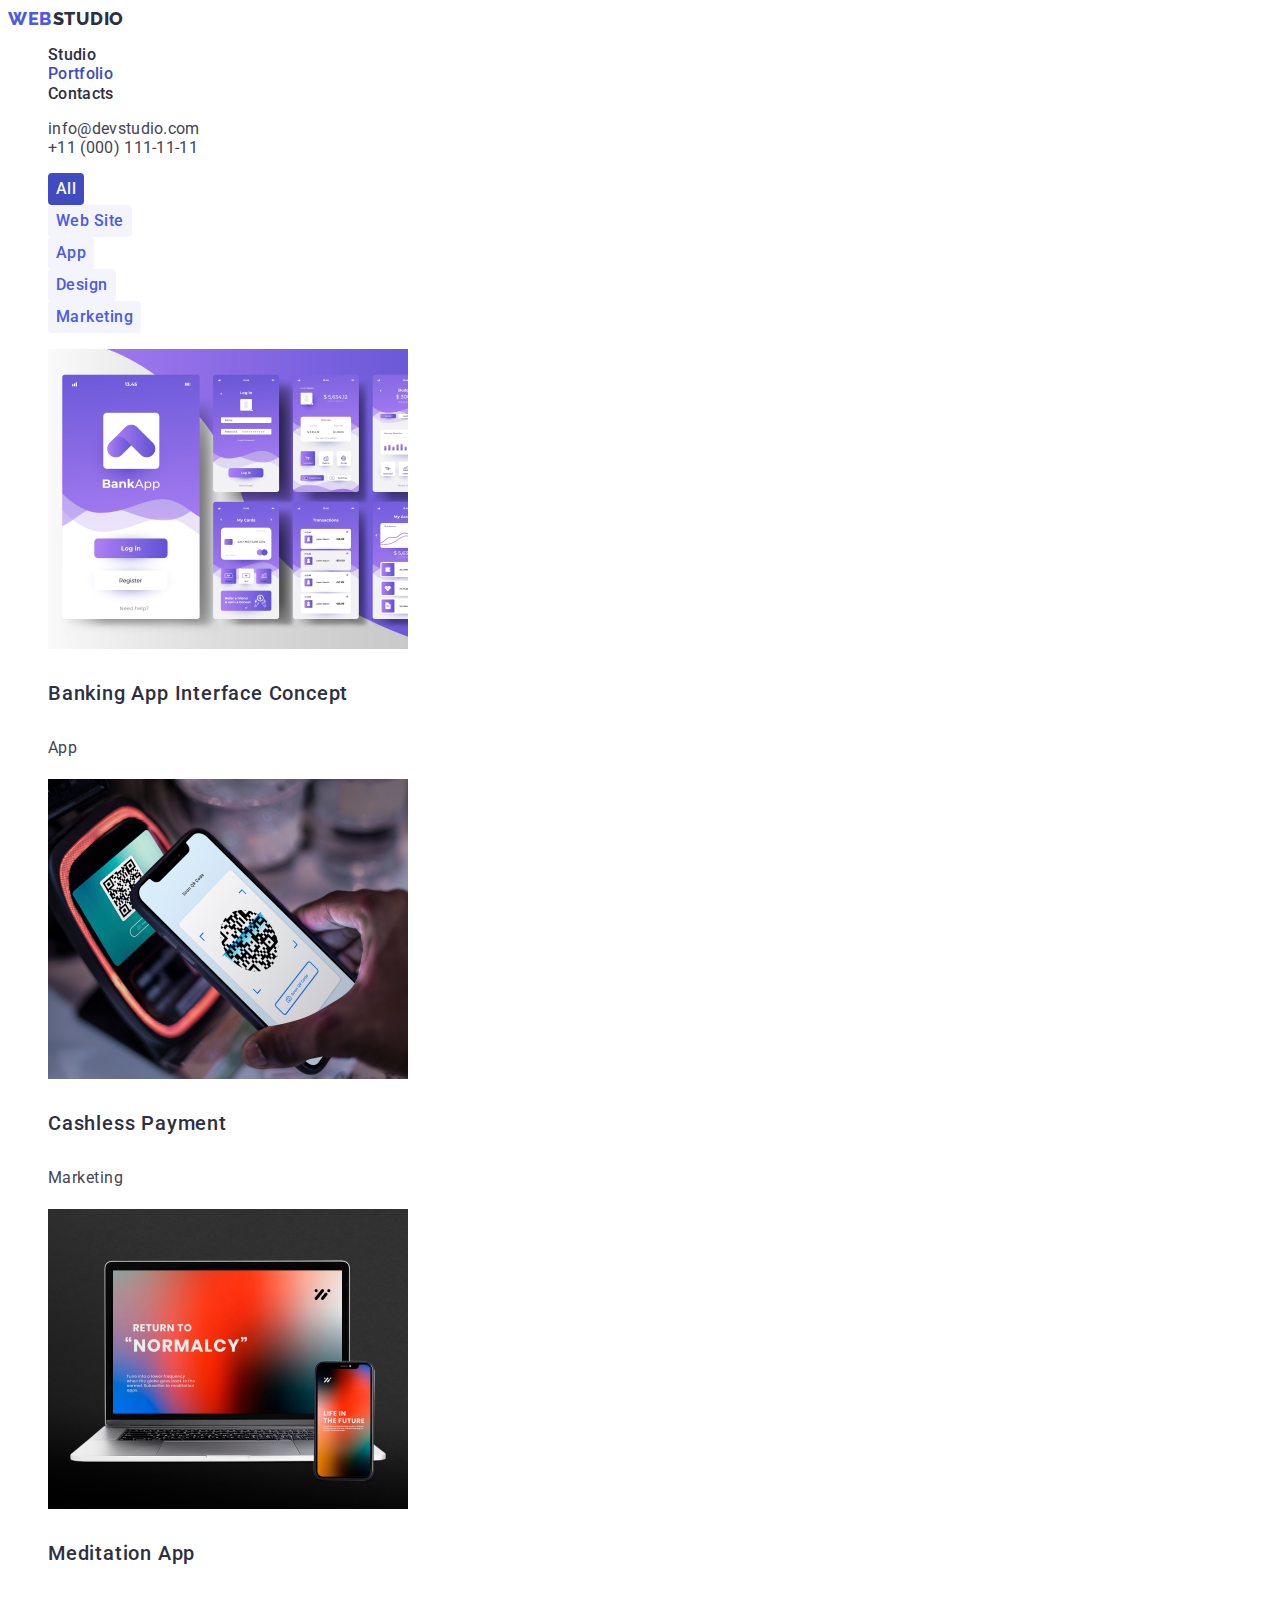
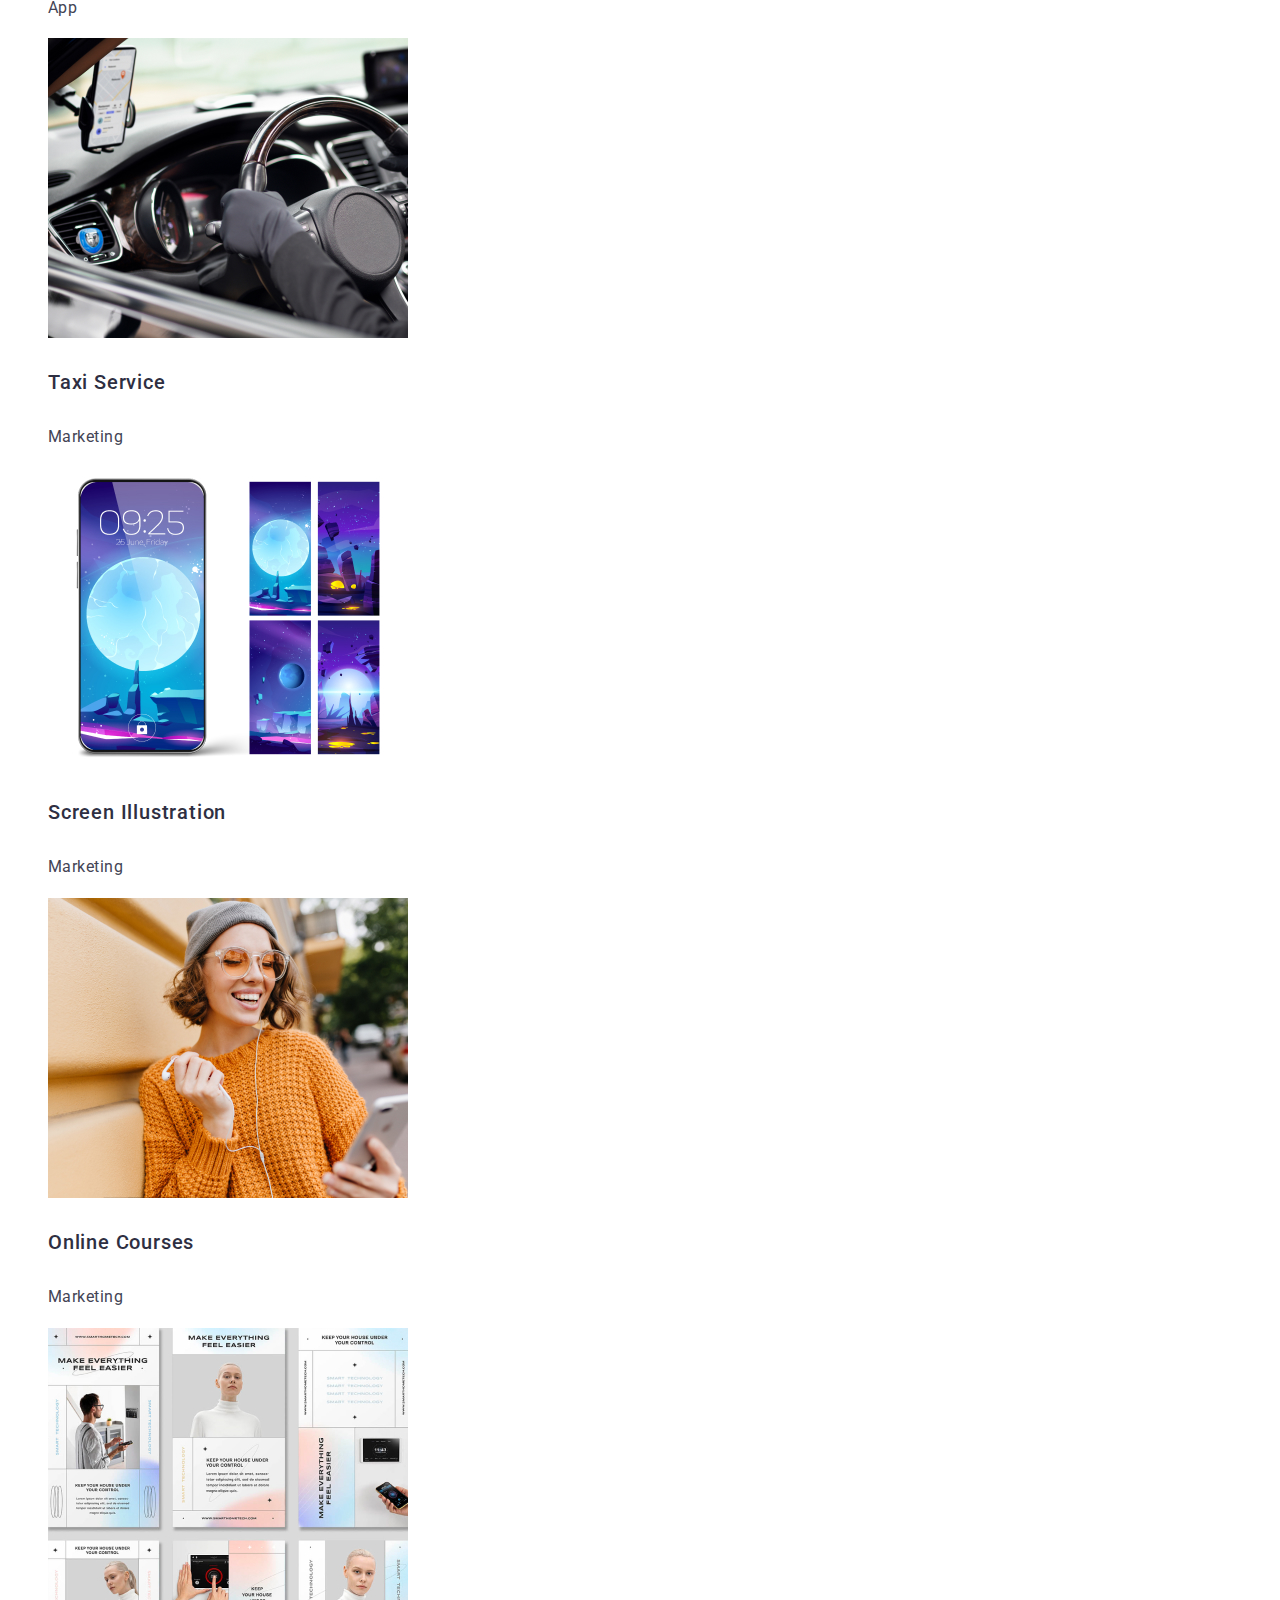
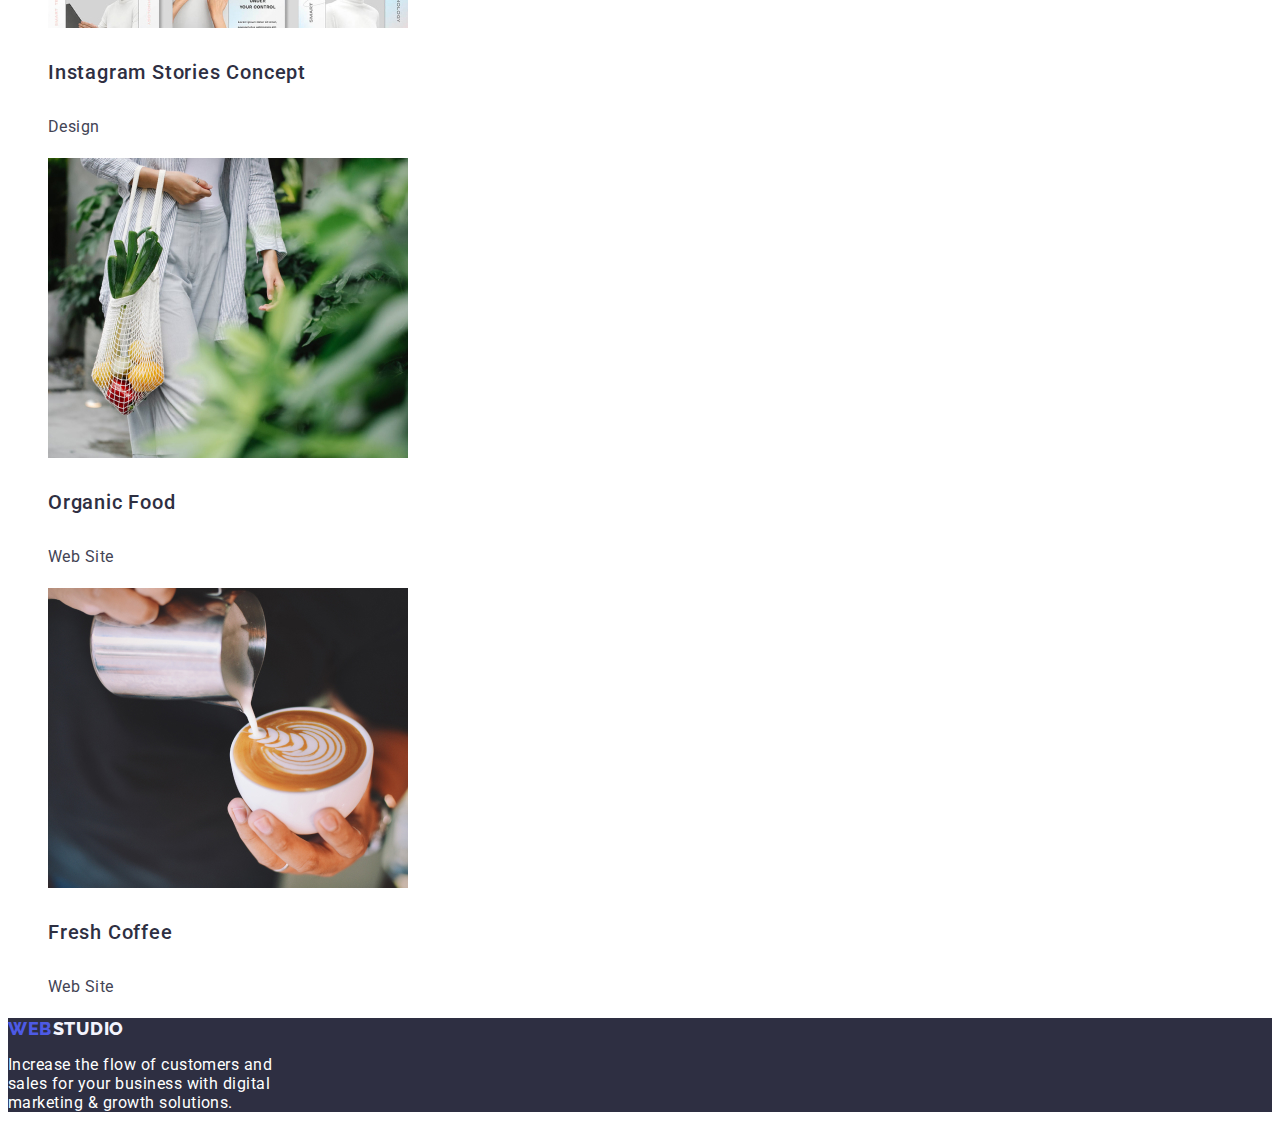
==== portfolio.html @ 1faa9a3a "Initial commit" ====
<!DOCTYPE html>
<html lang="en">
  <head>
    <meta charset="UTF-8" />
    <meta http-equiv="X-UA-Compatible" content="IE=edge" />
    <meta name="viewport" content="width=device-width, initial-scale=1.0" />
    <title>Portfolio</title>
    <link rel="stylesheet" href="./css/styles.css" />
    <link
      href="https://fonts.googleapis.com/css2?family=Raleway:wght@800&family=Roboto:wght@400;500;700;900&display=swap"
      rel="stylesheet"
    />
  </head>
  <body>
    <!--This is the header-->
    <header class="page-header">
      <!--The navigation menu-->
      <nav>
        <!--Page Logo-->
        <a class="logo-link" href="./index.html">
          <span class="logo">WEB</span>
          <span class="studio">STUDIO</span>
        </a>
        <ul class="nav-menu list">
          <li>
            <a href="./index.html" class="page">Studio</a>
          </li>
          <li>
            <a href="portfolio.html" class="page current">Portfolio</a>
          </li>
          <li>
            <a href="./index.html" class="page">Contacts</a>
          </li>
        </ul>
      </nav>

      <!--Inserting unordered list with hyperlink (mail and tel)-->
      <ul class="contacts-menu list">
        <li>
          <a href="mailto:info@devstudio.com" class="item"
            >info@devstudio.com</a
          >
        </li>
        <li>
          <a href="tel:+110001111111" class="item">+11 (000) 111-11-11</a>
        </li>
      </ul>
    </header>

    <main>
      <section>
        <div class="container">
          <!--Filters-->
          <ul class="filters list">
            <li>
              <button type="button" class="button filter current">All</button>
            </li>
            <li>
              <button type="button" class="button filter">Web Site</button>
            </li>
            <li>
              <button type="button" class="button filter">App</button>
            </li>
            <li>
              <button type="button" class="button filter">Design</button>
            </li>
            <li>
              <button type="button" class="button filter">Marketing</button>
            </li>
          </ul>

          <!--Row 1-->
          <ul class="projects list">
            <li>
              <a href="#" class="project">
                <img
                  src="./images/p-img1.jpg"
                  alt="bank app"
                  width="360"
                  height="300"
                />
                <h3 class="name">Banking App Interface Concept</h3>
                <p class="type">App</p>
              </a>
            </li>
            <li>
              <a href="#" class="project">
                <img
                  src="./images/p-img2.jpg"
                  alt="mobile scanning QR code"
                  width="360"
                  height="300"
                />
                <h3 class="name">Cashless Payment</h3>
                <p class="type">Marketing</p>
              </a>
            </li>
            <li>
              <a href="#" class="project">
                <img
                  src="./images/p-img3.jpg"
                  alt="laptop and phone"
                  width="360"
                  height="300"
                />
                <h3 class="name">Meditation App</h3>
                <p class="type">App</p>
              </a>
            </li>
            <!--Row 2-->
            <li>
              <a href="#" class="project">
                <img
                  src="./images/p-img4.jpg"
                  alt="driving a car"
                  width="360"
                  height="300"
                />
                <h3 class="name">Taxi Service</h3>
                <p class="type">Marketing</p>
              </a>
            </li>
            <li>
              <a href="#" class="project">
                <img
                  src="./images/p-img5.jpg"
                  alt="phone with illustration"
                  width="360"
                  height="300"
                />
                <h3 class="name">Screen Illustration</h3>
                <p class="type">Marketing</p>
              </a>
            </li>
            <li>
              <a href="#" class="project">
                <img
                  src="./images/p-img6.jpg"
                  alt="woman using phone"
                  width="360"
                  height="300"
                />
                <h3 class="name">Online Courses</h3>
                <p class="type">Marketing</p>
              </a>
            </li>
            <!--Row 3-->
            <li>
              <a href="#" class="project">
                <img
                  src="./images/p-img7.jpg"
                  alt="stories concept"
                  width="360"
                  height="300"
                />
                <h3 class="name">Instagram Stories Concept</h3>
                <p class="type">Design</p>
              </a>
            </li>
            <li>
              <a href="#" class="project">
                <img
                  src="./images/p-img8.jpg"
                  alt="fruits and vegetables"
                  width="360"
                  height="300"
                />
                <h3 class="name">Organic Food</h3>
                <p class="type">Web Site</p>
              </a>
            </li>
            <li>
              <a href="#" class="project">
                <img
                  src="./images/p-img9.jpg"
                  alt="coffee"
                  width="360"
                  height="300"
                />
                <h3 class="name">Fresh Coffee</h3>
                <p class="type">Web Site</p>
              </a>
            </li>
          </ul>
        </div>
      </section>
    </main>

    <footer class="page-footer bg-footer">
      <div>
        <a class="logo-link" href="./index.html">
          <span class="logo">WEB</span>
          <span class="studio-footer">STUDIO</span>
        </a>
        <p class="footer-description">
          Increase the flow of customers and<br />sales for your business with
          digital<br />marketing & growth solutions.
        </p>
      </div>
    </footer>
  </body>
</html>
---- css/styles.css ----
@import url("https://fonts.googleapis.com/css2?family=Raleway:wght@800&family=Roboto:wght@400;500;700;900&display=swap");

:root {
  --iriscolor: #4d5ae5;
  --navyblue: #2e2f42;
  --navcolor: #2e2f42;
  --oceancolor: #404bbf;
  --slate: #434455;
  --whitecolor: white;
  --cloudcolor: #f4f4fd;
  --cornflower: #e7e9fc;
}

body {
  font-family: "Roboto", sans-serif;
  font-size: 16px;
  letter-spacing: 0.03em;
  color: var(--slate);
}

.logo-link {
  text-decoration: none;
  font-family: "Raleway", sans-serif;
  font-size: 0;
  font-weight: 800;
}
.logo-link > span {
  font-size: 18px;
  line-height: 1.17;
  letter-spacing: 0.04em;
}

.logo {
  color: var(--iriscolor);
}

.studio {
  color: var(--navyblue);
}

.studio-footer {
  color: var(--cloudcolor);
}

.nav-menu .page {
  color: var(--navcolor);
  text-decoration: none;
  font-size: 16px;
  font-weight: 500;
  line-height: 1.14;
  letter-spacing: 0.02em;
}

.list {
  list-style-type: none;
}

.nav-menu .page:hover,
.nav-menu .page:focus,
.nav-menu .page.current,
.contacts-menu .item:hover,
.contacts-menu .item:focus {
  color: var(--oceancolor);
}

.contacts-menu .item {
  color: var(--slate);
  font-size: 16px;
  font-weight: 400;
  line-height: 1.14;
  letter-spacing: 0.02em;
  text-decoration: none;
}

.bg-hero {
  background: var(--navyblue);
}

.hero-title {
  color: var(--whitecolor);
  font-size: 56px;
  font-weight: 700;
  line-height: 1.07;
  letter-spacing: 0.04em;
  text-align: center;
}

.button {
  cursor: pointer;
  border-color: transparent;
  font-family: inherit;
  font-weight: 500;
  line-height: 1.5;
  border-radius: 4px;
  font-size: 16px;
  letter-spacing: 0.03em;
}

.button.primary {
  background: var(--iriscolor);
  color: var(--whitecolor);
  line-height: 1.87;
  letter-spacing: 0.06em;
}

.button.primary:hover,
.button.primary:focus {
  background-color: var(--oceancolor);
}

.button.filter {
  background-color: var(--cloudcolor);
  color: var(--iriscolor);
  font-weight: 500;
  line-height: 1.62;
}

.button.filter:hover,
.button.filter:focus,
.button.filter.current {
  background-color: var(--oceancolor);
  color: var(--cloudcolor);
}

.bg-team {
  background: var(--cloudcolor);
}

.team .name {
  font-size: 20px;
  font-weight: 500;
  letter-spacing: 0.02em;
  color: var(--navyblue);
  text-align: center;
}

.team .position {
  color: var(--slate);
  font-size: 16px;
  font-weight: 400;
  text-align: center;
}

.section-title {
  text-align: center;
  color: var(--navyblue);
  font-size: 36px;
  font-weight: 700;
  line-height: 1.17;
}
.benefits .title {
  font-size: 20px;
  font-weight: 500;
  color: var(--navyblue);
}

.benefits .description {
  color: var(--slate);
  line-height: 1.71;
  font-size: 16px;
  font-weight: 400;
}

.bg-footer {
  background: var(--navyblue);
}

.footer-description {
  color: var(--whitecolor);
  font-size: 16px;
  font-weight: 400;
}

.project {
  text-decoration: none;
}

.project .name {
  font-size: 20px;
  font-weight: 500;
  line-height: 2;
  letter-spacing: 0.04em;
  color: var(--navyblue);
}

.type {
  color: var(--slate);
  font-size: 16px;
  font-weight: 400;
  line-height: 1.87;
}
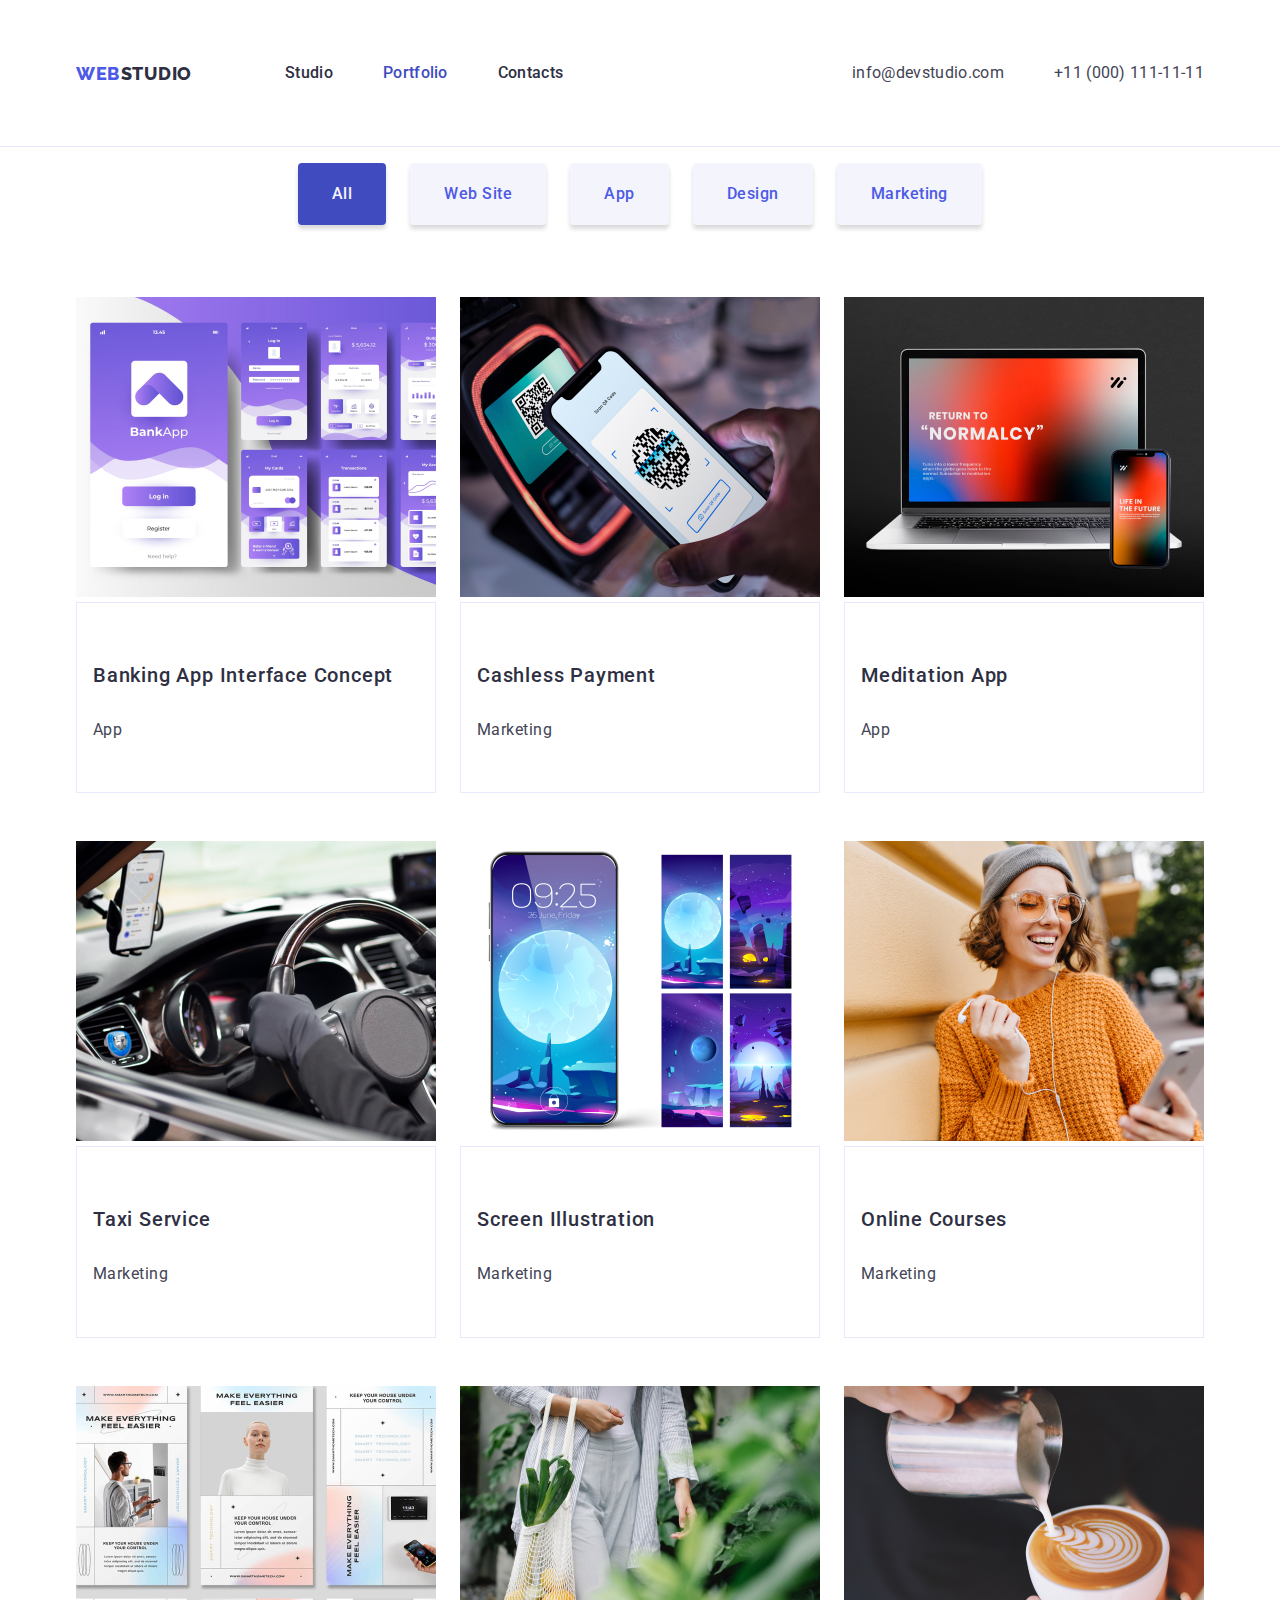
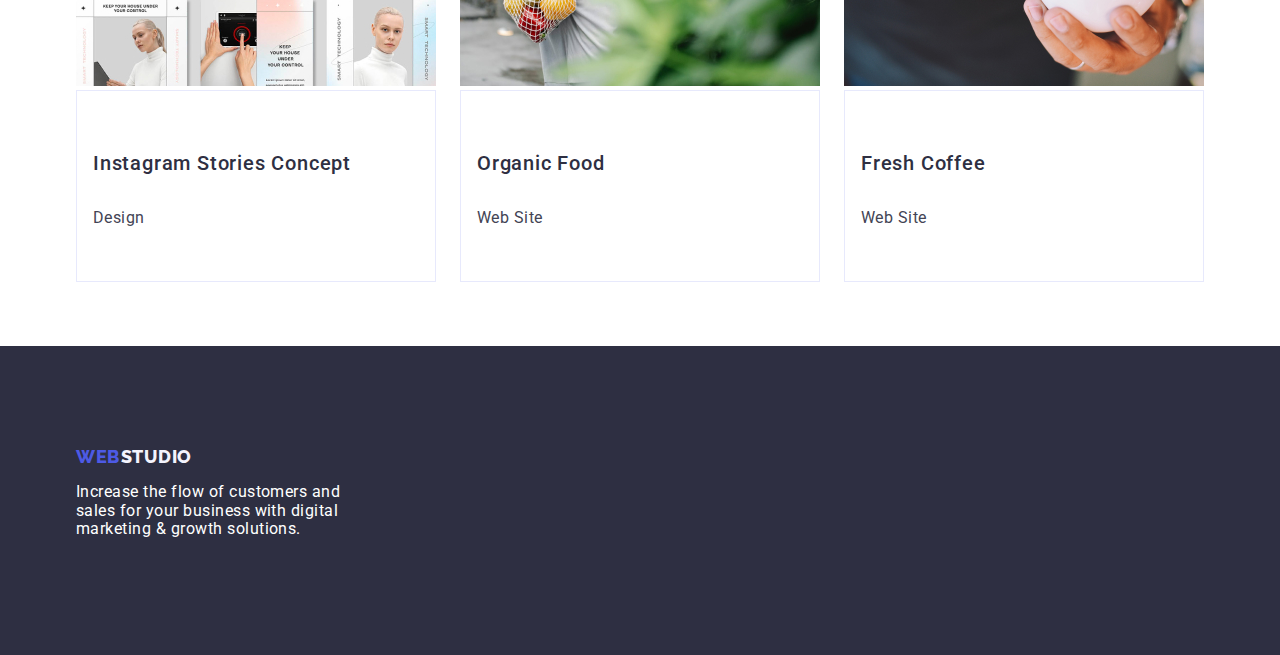
==== commit dd4fa235: "homework 3" ====
--- a/portfolio.html
+++ b/portfolio.html
@@ -5,6 +5,10 @@
     <meta http-equiv="X-UA-Compatible" content="IE=edge" />
     <meta name="viewport" content="width=device-width, initial-scale=1.0" />
     <title>Portfolio</title>
+    <link
+      rel="stylesheet"
+      href="https://cdnjs.cloudflare.com/ajax/libs/modern-normalize/2.0.0/modern-normalize.min.css"
+    />
     <link rel="stylesheet" href="./css/styles.css" />
     <link
       href="https://fonts.googleapis.com/css2?family=Raleway:wght@800&family=Roboto:wght@400;500;700;900&display=swap"
@@ -14,37 +18,41 @@
   <body>
     <!--This is the header-->
     <header class="page-header">
-      <!--The navigation menu-->
-      <nav>
-        <!--Page Logo-->
-        <a class="logo-link" href="./index.html">
-          <span class="logo">WEB</span>
-          <span class="studio">STUDIO</span>
-        </a>
-        <ul class="nav-menu list">
-          <li>
-            <a href="./index.html" class="page">Studio</a>
+      <div class="container menu">
+        <!--The navigation menu-->
+        <nav class="navigation">
+          <!--Page Logo-->
+          <a class="logo-link" href="./index.html">
+            <span class="logo">WEB</span>
+            <span class="studio">STUDIO</span>
+          </a>
+          <ul class="nav-menu list">
+            <li class="item">
+              <a href="./index.html" class="page  link">Studio</a>
+            </li>
+            <li class="item">
+              <a href="portfolio.html" class="page current link">Portfolio</a>
+            </li>
+            <li class="item">
+              <a href="./index.html" class="page link">Contacts</a>
+            </li>
+          </ul>
+        </nav>
+
+        <!--Inserting unordered list with hyperlink (mail and tel)-->
+        <ul class="contacts-menu list">
+          <li class="item">
+            <a href="mailto:info@devstudio.com" class="contact link"
+              >info@devstudio.com</a
+            >
           </li>
-          <li>
-            <a href="portfolio.html" class="page current">Portfolio</a>
-          </li>
-          <li>
-            <a href="./index.html" class="page">Contacts</a>
+          <li class="item">
+            <a href="tel:+110001111111" class="contact link"
+              >+11 (000) 111-11-11</a
+            >
           </li>
         </ul>
-      </nav>
-
-      <!--Inserting unordered list with hyperlink (mail and tel)-->
-      <ul class="contacts-menu list">
-        <li>
-          <a href="mailto:info@devstudio.com" class="item"
-            >info@devstudio.com</a
-          >
-        </li>
-        <li>
-          <a href="tel:+110001111111" class="item">+11 (000) 111-11-11</a>
-        </li>
-      </ul>
+      </div>
     </header>
 
     <main>
@@ -79,8 +87,10 @@
                   width="360"
                   height="300"
                 />
-                <h3 class="name">Banking App Interface Concept</h3>
-                <p class="type">App</p>
+                <div class="project-name">
+                  <h3 class="name">Banking App Interface Concept</h3>
+                  <p class="type">App</p>
+                </div>
               </a>
             </li>
             <li>
@@ -91,8 +101,10 @@
                   width="360"
                   height="300"
                 />
-                <h3 class="name">Cashless Payment</h3>
-                <p class="type">Marketing</p>
+                <div class="project-name">
+                  <h3 class="name">Cashless Payment</h3>
+                  <p class="type">Marketing</p>
+                </div>
               </a>
             </li>
             <li>
@@ -103,8 +115,10 @@
                   width="360"
                   height="300"
                 />
-                <h3 class="name">Meditation App</h3>
-                <p class="type">App</p>
+                <div class="project-name">
+                  <h3 class="name">Meditation App</h3>
+                  <p class="type">App</p>
+                </div>
               </a>
             </li>
             <!--Row 2-->
@@ -116,8 +130,10 @@
                   width="360"
                   height="300"
                 />
-                <h3 class="name">Taxi Service</h3>
-                <p class="type">Marketing</p>
+                <div class="project-name">
+                  <h3 class="name">Taxi Service</h3>
+                  <p class="type">Marketing</p>
+                </div>
               </a>
             </li>
             <li>
@@ -128,8 +144,10 @@
                   width="360"
                   height="300"
                 />
-                <h3 class="name">Screen Illustration</h3>
-                <p class="type">Marketing</p>
+                <div class="project-name">
+                  <h3 class="name">Screen Illustration</h3>
+                  <p class="type">Marketing</p>
+                </div>
               </a>
             </li>
             <li>
@@ -140,8 +158,10 @@
                   width="360"
                   height="300"
                 />
-                <h3 class="name">Online Courses</h3>
-                <p class="type">Marketing</p>
+                <div class="project-name">
+                  <h3 class="name">Online Courses</h3>
+                  <p class="type">Marketing</p>
+                </div>
               </a>
             </li>
             <!--Row 3-->
@@ -153,8 +173,10 @@
                   width="360"
                   height="300"
                 />
-                <h3 class="name">Instagram Stories Concept</h3>
-                <p class="type">Design</p>
+                <div class="project-name">
+                  <h3 class="name">Instagram Stories Concept</h3>
+                  <p class="type">Design</p>
+                </div>
               </a>
             </li>
             <li>
@@ -165,8 +187,10 @@
                   width="360"
                   height="300"
                 />
-                <h3 class="name">Organic Food</h3>
-                <p class="type">Web Site</p>
+                <div class="project-name">
+                  <h3 class="name">Organic Food</h3>
+                  <p class="type">Web Site</p>
+                </div>
               </a>
             </li>
             <li>
@@ -177,9 +201,10 @@
                   width="360"
                   height="300"
                 />
+                 <div class="project-name">
                 <h3 class="name">Fresh Coffee</h3>
                 <p class="type">Web Site</p>
-              </a>
+              </div>
             </li>
           </ul>
         </div>
@@ -187,7 +212,7 @@
     </main>
 
     <footer class="page-footer bg-footer">
-      <div>
+      <div class="container">
         <a class="logo-link" href="./index.html">
           <span class="logo">WEB</span>
           <span class="studio-footer">STUDIO</span>
--- a/css/styles.css
+++ b/css/styles.css
@@ -18,12 +18,31 @@
   color: var(--slate);
 }
 
+.container {
+  width: 1158px;
+  margin: 0 auto;
+  padding: 0 15px;
+}
+
+.section {
+  padding-top: 120px;
+  padding-bottom: 120px;
+}
+
+.page-header {
+  border-bottom: 1px solid var(--cornflower);
+}
+
 .logo-link {
   text-decoration: none;
   font-family: "Raleway", sans-serif;
   font-size: 0;
   font-weight: 800;
-}
+  /*display: inline-flex;
+  height: 24px;
+  align-items: center;*/
+}
+
 .logo-link > span {
   font-size: 18px;
   line-height: 1.17;
@@ -42,6 +61,33 @@
   color: var(--cloudcolor);
 }
 
+.menu,
+.navigation,
+.nav-menu,
+.contacts-menu {
+  display: flex;
+  align-items: center;
+  position: relative;
+}
+
+.link {
+  text-decoration: none;
+  color: inherit;
+}
+
+.nav-menu {
+  margin-left: 93px;
+}
+
+.contacts-menu {
+  margin-left: auto;
+}
+
+.nav-menu .item:not(:last-child),
+.contacts-menu .item:not(:last-child) {
+  margin-right: 50px;
+}
+
 .nav-menu .page {
   color: var(--navcolor);
   text-decoration: none;
@@ -51,8 +97,14 @@
   letter-spacing: 0.02em;
 }
 
+.page {
+  padding: 24px 0;
+  display: flex;
+}
+
 .list {
   list-style-type: none;
+  padding: 0;
 }
 
 .nav-menu .page:hover,
@@ -63,6 +115,11 @@
   color: var(--oceancolor);
 }
 
+.item {
+  padding: 24px 0;
+  display: block;
+}
+
 .contacts-menu .item {
   color: var(--slate);
   font-size: 16px;
@@ -74,6 +131,13 @@
 
 .bg-hero {
   background: var(--navyblue);
+}
+
+.hero {
+  display: flex;
+  align-items: center;
+  justify-content: center;
+  padding: 188px 0;
 }
 
 .hero-title {
@@ -94,6 +158,11 @@
   border-radius: 4px;
   font-size: 16px;
   letter-spacing: 0.03em;
+  display: block;
+  margin: 0 auto;
+  border-radius: 4px;
+  box-shadow: 0px 4px 4px 0px rgba(0, 0, 0, 0.15);
+  padding: 16px 32px;
 }
 
 .button.primary {
@@ -126,6 +195,11 @@
   background: var(--cloudcolor);
 }
 
+.team {
+  display: flex;
+  justify-content: space-between;
+}
+
 .team .name {
   font-size: 20px;
   font-weight: 500;
@@ -141,6 +215,17 @@
   text-align: center;
 }
 
+.team-description {
+  border-radius: 0px 0px 4px 4px;
+  box-shadow: 0px 2px 1px 0px rgba(46, 47, 66, 0.08),
+    0px 1px 1px 0px rgba(46, 47, 66, 0.16),
+    0px 1px 6px 0px rgba(46, 47, 66, 0.08);
+  padding: 32px 0;
+}
+
+.team-description .name {
+  margin-bottom: 8px;
+}
 .section-title {
   text-align: center;
   color: var(--navyblue);
@@ -161,6 +246,20 @@
   font-weight: 400;
 }
 
+.benefits {
+  display: flex;
+  justify-content: space-between;
+}
+
+.what-we-do {
+  display: flex;
+  justify-content: space-between;
+}
+
+.page-footer {
+  padding: 100px 0;
+}
+
 .bg-footer {
   background: var(--navyblue);
 }
@@ -171,6 +270,26 @@
   font-weight: 400;
 }
 
+.filters {
+  display: flex;
+  margin-bottom: 72px;
+  justify-content: center;
+  align-items: center;
+  gap: 24px;
+}
+.project-name {
+  padding: 32px 16px;
+  border: 1px solid var(--cornflower);
+}
+
+.projects {
+  display: flex;
+  flex-wrap: wrap;
+  gap: 48px 24px;
+  justify-content: center;
+  align-items: center;
+}
+
 .project {
   text-decoration: none;
 }
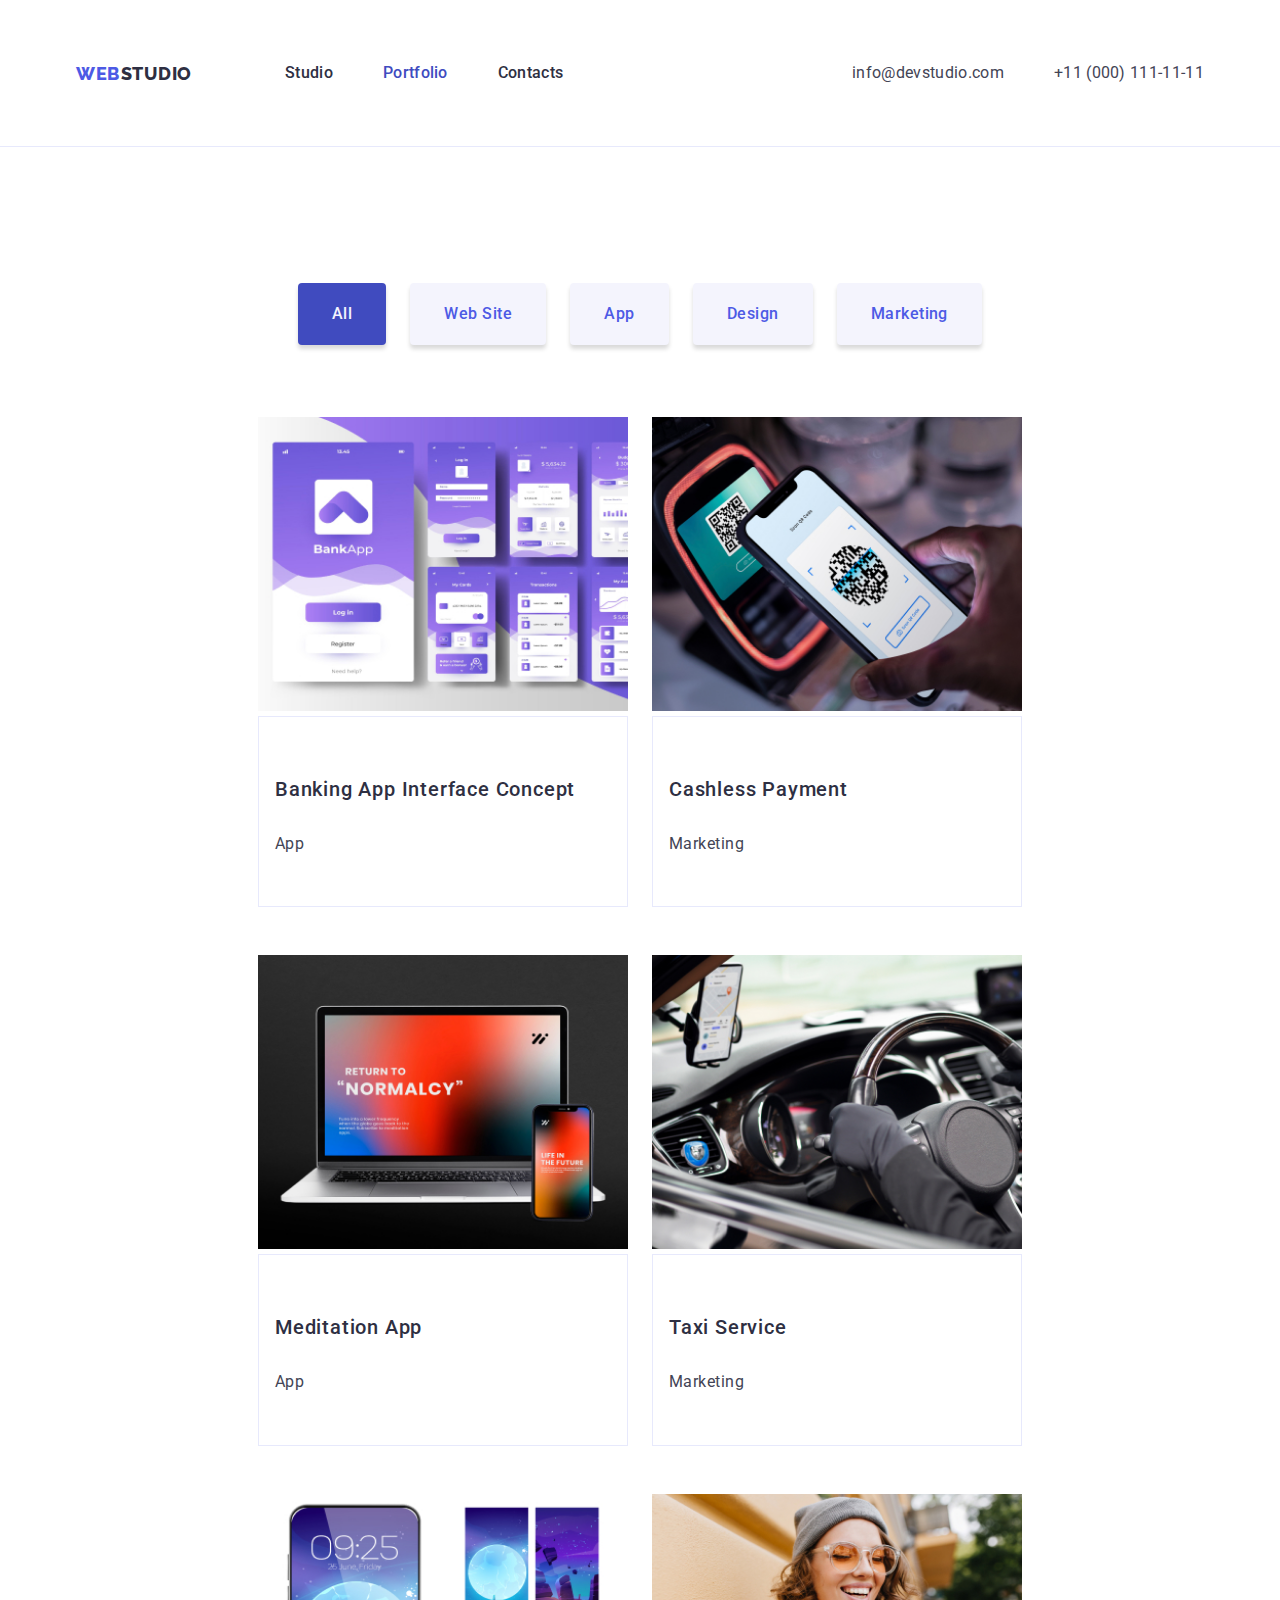
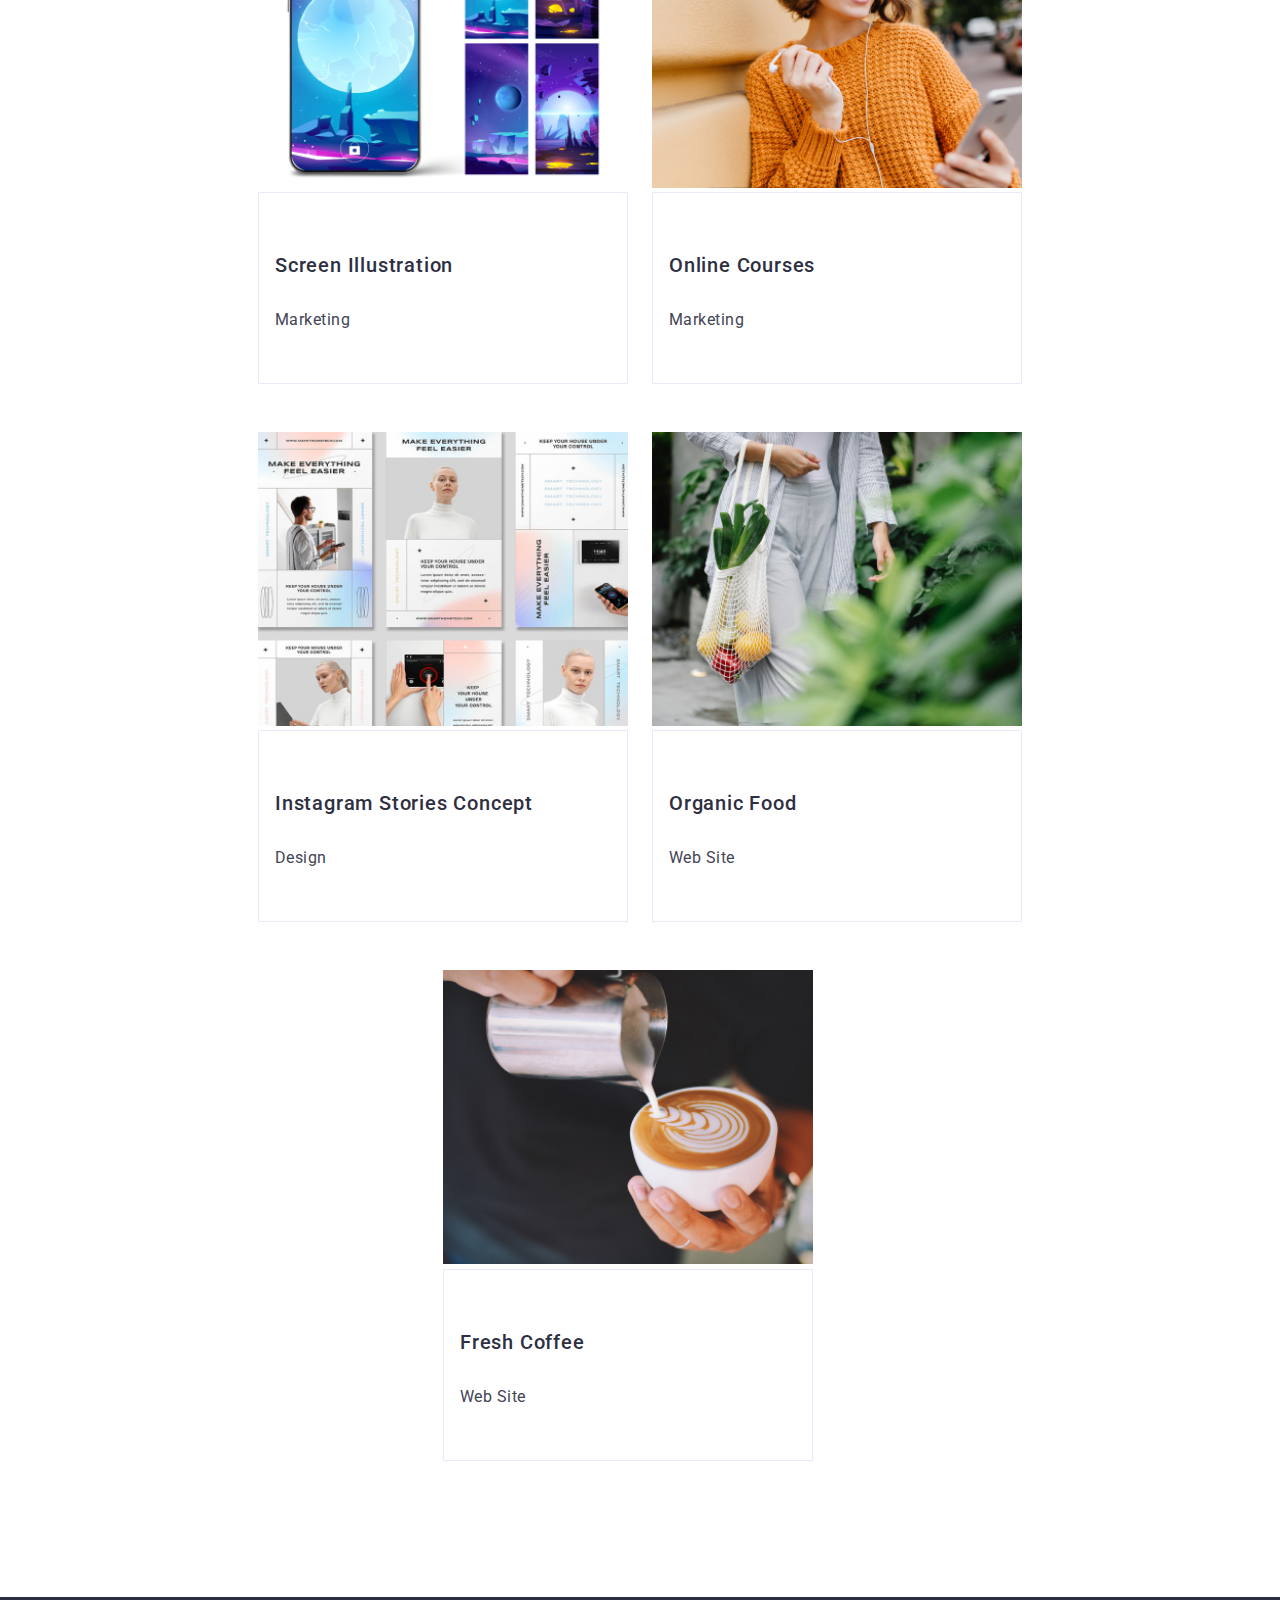
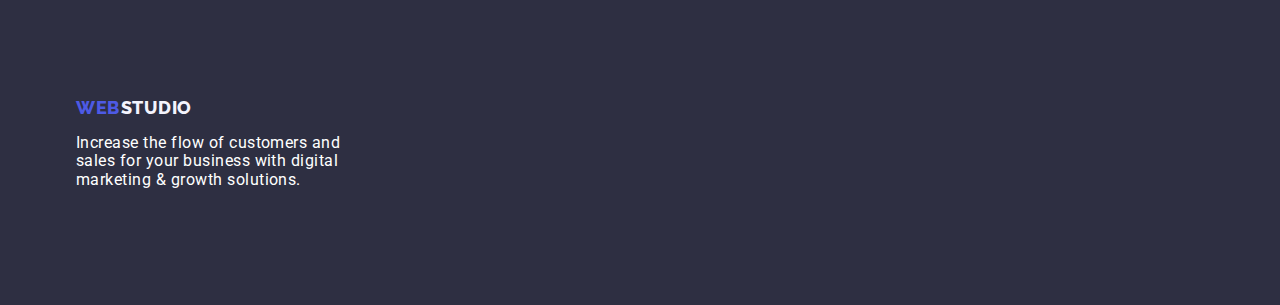
==== commit 7c7908f3: "homework 3-01" ====
--- a/portfolio.html
+++ b/portfolio.html
@@ -10,6 +10,8 @@
       href="https://cdnjs.cloudflare.com/ajax/libs/modern-normalize/2.0.0/modern-normalize.min.css"
     />
     <link rel="stylesheet" href="./css/styles.css" />
+     <link rel="preconnect" href="https://fonts.googleapis.com" />
+    <link rel="preconnect" href="https://fonts.gstatic.com" crossorigin />
     <link
       href="https://fonts.googleapis.com/css2?family=Raleway:wght@800&family=Roboto:wght@400;500;700;900&display=swap"
       rel="stylesheet"
@@ -56,152 +58,152 @@
     </header>
 
     <main>
-      <section>
+      <section class="section">
         <div class="container">
           <!--Filters-->
           <ul class="filters list">
-            <li>
+            <li class="space">
               <button type="button" class="button filter current">All</button>
             </li>
-            <li>
+            <li class="space">
               <button type="button" class="button filter">Web Site</button>
             </li>
-            <li>
+            <li class="space">
               <button type="button" class="button filter">App</button>
             </li>
-            <li>
+            <li class="space">
               <button type="button" class="button filter">Design</button>
             </li>
-            <li>
+            <li class="space">
               <button type="button" class="button filter">Marketing</button>
             </li>
           </ul>
 
           <!--Row 1-->
           <ul class="projects list">
-            <li>
-              <a href="#" class="project">
+            <li class="project-card">
+              <a href="#" class="project link">
                 <img
                   src="./images/p-img1.jpg"
                   alt="bank app"
-                  width="360"
-                  height="300"
-                />
-                <div class="project-name">
+                  width="370"
+                  height="294"
+                />
+                <div class="substrate">
                   <h3 class="name">Banking App Interface Concept</h3>
                   <p class="type">App</p>
                 </div>
               </a>
             </li>
-            <li>
-              <a href="#" class="project">
+            <li class="project-card">
+              <a href="#" class="project link">
                 <img
                   src="./images/p-img2.jpg"
                   alt="mobile scanning QR code"
-                  width="360"
-                  height="300"
-                />
-                <div class="project-name">
+                  width="370"
+                  height="294"
+                />
+                <div class="substrate">
                   <h3 class="name">Cashless Payment</h3>
                   <p class="type">Marketing</p>
                 </div>
               </a>
             </li>
-            <li>
-              <a href="#" class="project">
+            <li class="project-card">
+              <a href="#" class="project link">
                 <img
                   src="./images/p-img3.jpg"
                   alt="laptop and phone"
-                  width="360"
-                  height="300"
-                />
-                <div class="project-name">
+                  width="370"
+                  height="294"
+                />
+                <div class="substrate">
                   <h3 class="name">Meditation App</h3>
                   <p class="type">App</p>
                 </div>
               </a>
             </li>
             <!--Row 2-->
-            <li>
-              <a href="#" class="project">
+            <li class="project-card">
+              <a href="#" class="project link">
                 <img
                   src="./images/p-img4.jpg"
                   alt="driving a car"
-                  width="360"
-                  height="300"
-                />
-                <div class="project-name">
+                  width="370"
+                  height="294"
+                />
+                <div class="substrate">
                   <h3 class="name">Taxi Service</h3>
                   <p class="type">Marketing</p>
                 </div>
               </a>
             </li>
-            <li>
-              <a href="#" class="project">
+            <li class="project-card">
+              <a href="#" class="project link">
                 <img
                   src="./images/p-img5.jpg"
                   alt="phone with illustration"
-                  width="360"
-                  height="300"
-                />
-                <div class="project-name">
+                  width="370"
+                  height="294"
+                />
+                <div class="substrate">
                   <h3 class="name">Screen Illustration</h3>
                   <p class="type">Marketing</p>
                 </div>
               </a>
             </li>
-            <li>
-              <a href="#" class="project">
+            <li class="project-card">
+              <a href="#" class="project link">
                 <img
                   src="./images/p-img6.jpg"
                   alt="woman using phone"
-                  width="360"
-                  height="300"
-                />
-                <div class="project-name">
+                  width="370"
+                  height="294"
+                />
+                <div class="substrate">
                   <h3 class="name">Online Courses</h3>
                   <p class="type">Marketing</p>
                 </div>
               </a>
             </li>
             <!--Row 3-->
-            <li>
-              <a href="#" class="project">
+            <li class="project-card">
+              <a href="#" class="project link">
                 <img
                   src="./images/p-img7.jpg"
                   alt="stories concept"
-                  width="360"
-                  height="300"
-                />
-                <div class="project-name">
+                  width="370"
+                  height="294"
+                />
+                <div class="substrate">
                   <h3 class="name">Instagram Stories Concept</h3>
                   <p class="type">Design</p>
                 </div>
               </a>
             </li>
-            <li>
-              <a href="#" class="project">
+            <li class="project-card">
+              <a href="#" class="project link">
                 <img
                   src="./images/p-img8.jpg"
                   alt="fruits and vegetables"
-                  width="360"
-                  height="300"
-                />
-                <div class="project-name">
+                  width="370"
+                  height="294"
+                />
+                <div class="substrate">
                   <h3 class="name">Organic Food</h3>
                   <p class="type">Web Site</p>
                 </div>
               </a>
             </li>
-            <li>
-              <a href="#" class="project">
+            <li class="project-card">
+              <a href="#" class="project link">
                 <img
                   src="./images/p-img9.jpg"
                   alt="coffee"
-                  width="360"
-                  height="300"
-                />
-                 <div class="project-name">
+                  width="370"
+                  height="294"
+                />
+                 <div class="substrate">
                 <h3 class="name">Fresh Coffee</h3>
                 <p class="type">Web Site</p>
               </div>
--- a/css/styles.css
+++ b/css/styles.css
@@ -38,9 +38,6 @@
   font-family: "Raleway", sans-serif;
   font-size: 0;
   font-weight: 800;
-  /*display: inline-flex;
-  height: 24px;
-  align-items: center;*/
 }
 
 .logo-link > span {
@@ -277,7 +274,7 @@
   align-items: center;
   gap: 24px;
 }
-.project-name {
+.substrate {
   padding: 32px 16px;
   border: 1px solid var(--cornflower);
 }
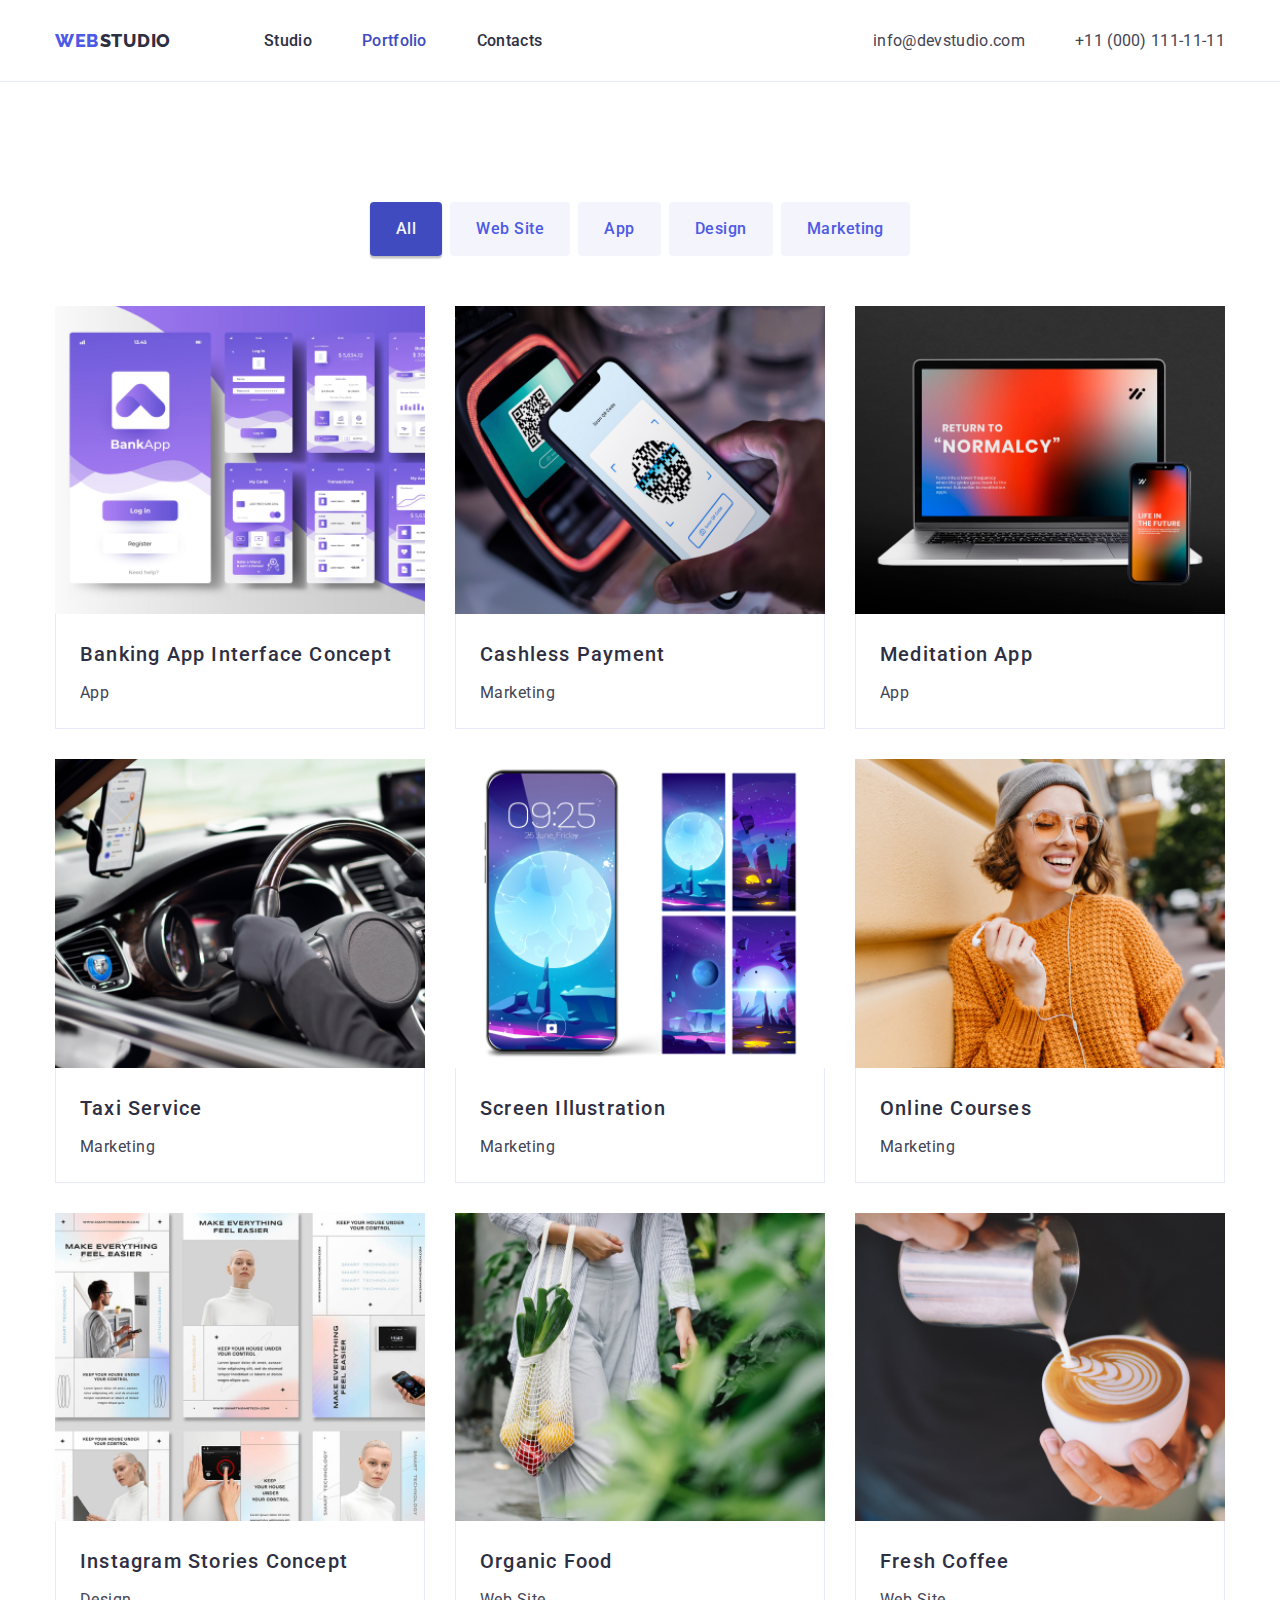
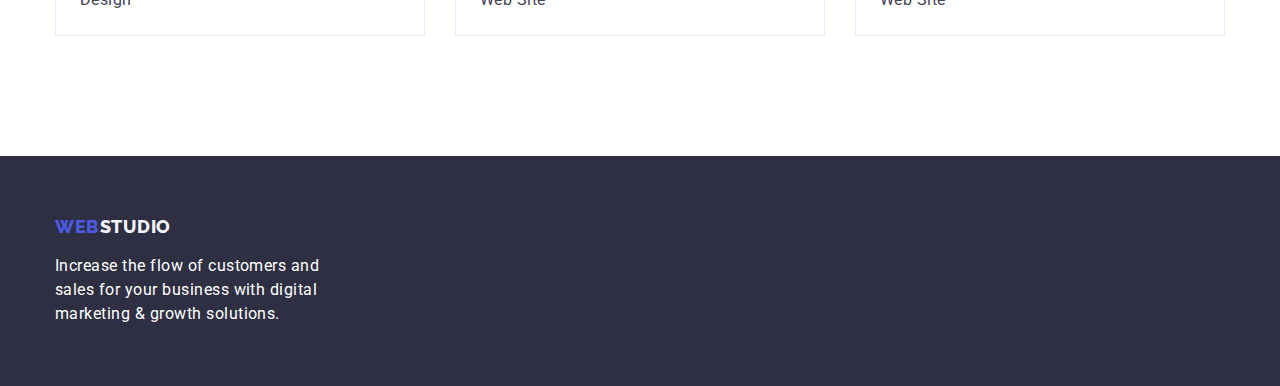
==== commit cdae558b: "homework 3-02" ====
--- a/portfolio.html
+++ b/portfolio.html
@@ -30,7 +30,7 @@
           </a>
           <ul class="nav-menu list">
             <li class="item">
-              <a href="./index.html" class="page  link">Studio</a>
+              <a href="./index.html" class="page link">Studio</a>
             </li>
             <li class="item">
               <a href="portfolio.html" class="page current link">Portfolio</a>
--- a/css/styles.css
+++ b/css/styles.css
@@ -11,28 +11,82 @@
   --cornflower: #e7e9fc;
 }
 
+/* done */
+h1,
+h2,
+h3,
+h4,
+h5,
+h6,
+p {
+  margin: 0;
+}
+
+/* done */
+html {
+  box-sizing: border-box;
+}
+
+/* done */
+*,
+*::after,
+*::before {
+  box-sizing: inherit;
+}
+
+/* done */
+img {
+  display: block;
+  max-width: 100%;
+  height: auto;
+}
+
+/* done */
 body {
   font-family: "Roboto", sans-serif;
   font-size: 16px;
   letter-spacing: 0.03em;
   color: var(--slate);
-}
-
+  background-color: var(--whitecolor);
+}
+
+/* done */
+.link {
+  text-decoration: none;
+  color: inherit;
+}
+
+/* done */
+.list {
+  list-style-type: none;
+  padding: 0;
+  margin: 0;
+}
+
+/* done */
 .container {
-  width: 1158px;
+  width: 1200px;
   margin: 0 auto;
   padding: 0 15px;
 }
 
+/* done */
 .section {
   padding-top: 120px;
   padding-bottom: 120px;
 }
 
+/* done */
+.section.no-top-padding {
+  padding-top: 0;
+}
+
+/* done */
 .page-header {
   border-bottom: 1px solid var(--cornflower);
 }
 
+/* done */
 .logo-link {
   text-decoration: none;
   font-family: "Raleway", sans-serif;
@@ -40,202 +94,218 @@
   font-weight: 800;
 }
 
+/* done */
 .logo-link > span {
   font-size: 18px;
   line-height: 1.17;
   letter-spacing: 0.04em;
 }
 
+/* done */
 .logo {
   color: var(--iriscolor);
 }
 
+/* done */
 .studio {
   color: var(--navyblue);
 }
 
+/* done */
 .studio-footer {
   color: var(--cloudcolor);
 }
 
+/* done */
 .menu,
 .navigation,
 .nav-menu,
 .contacts-menu {
   display: flex;
   align-items: center;
-  position: relative;
-}
-
-.link {
-  text-decoration: none;
-  color: inherit;
-}
-
+}
+
+/* done */
 .nav-menu {
   margin-left: 93px;
 }
 
+/* done */
 .contacts-menu {
   margin-left: auto;
 }
 
+/* done */
 .nav-menu .item:not(:last-child),
 .contacts-menu .item:not(:last-child) {
   margin-right: 50px;
 }
 
-.nav-menu .page {
+/* done */
+.nav-menu .page,
+.contacts-menu .contact {
   color: var(--navcolor);
   text-decoration: none;
   font-size: 16px;
   font-weight: 500;
   line-height: 1.14;
   letter-spacing: 0.02em;
-}
-
-.page {
-  padding: 24px 0;
-  display: flex;
-}
-
-.list {
-  list-style-type: none;
-  padding: 0;
-}
-
+  display: block;
+  padding-top: 32px;
+  padding-bottom: 31px;
+}
+
+/* done */
 .nav-menu .page:hover,
 .nav-menu .page:focus,
 .nav-menu .page.current,
-.contacts-menu .item:hover,
-.contacts-menu .item:focus {
+.contacts-menu .contact:hover,
+.contacts-menu .contact:focus {
   color: var(--oceancolor);
 }
 
-.item {
-  padding: 24px 0;
-  display: block;
-}
-
-.contacts-menu .item {
+/* done */
+.contacts-menu .contact {
   color: var(--slate);
-  font-size: 16px;
   font-weight: 400;
-  line-height: 1.14;
-  letter-spacing: 0.02em;
-  text-decoration: none;
-}
-
+}
+
+/* done */
 .bg-hero {
   background: var(--navyblue);
 }
 
+/* done */
 .hero {
-  display: flex;
-  align-items: center;
-  justify-content: center;
-  padding: 188px 0;
-}
-
+  padding: 200px 0;
+  text-align: center;
+}
+
+/* done */
 .hero-title {
   color: var(--whitecolor);
   font-size: 56px;
   font-weight: 700;
   line-height: 1.07;
   letter-spacing: 0.04em;
-  text-align: center;
-}
-
+  margin-bottom: 30px;
+}
+
+/* done */
 .button {
   cursor: pointer;
   border-color: transparent;
   font-family: inherit;
-  font-weight: 500;
-  line-height: 1.5;
   border-radius: 4px;
   font-size: 16px;
   letter-spacing: 0.03em;
-  display: block;
-  margin: 0 auto;
-  border-radius: 4px;
-  box-shadow: 0px 4px 4px 0px rgba(0, 0, 0, 0.15);
-  padding: 16px 32px;
-}
-
+}
+
+/* done */
 .button.primary {
   background: var(--iriscolor);
   color: var(--whitecolor);
   line-height: 1.87;
   letter-spacing: 0.06em;
-}
-
+  padding: 16px 32px;
+  box-shadow: 0px 4px 4px rgba(0, 0, 0, 0.15);
+}
+
+/* done */
 .button.primary:hover,
 .button.primary:focus {
   background-color: var(--oceancolor);
-}
-
+  box-shadow: 0px 3px 1px rgba(0, 0, 0, 0.1), 0px 1px 2px rgba(0, 0, 0, 0.08),
+    0px 2px 2px rgba(0, 0, 0, 0.12);
+}
+
+/* done */
 .button.filter {
+  padding: 12px 24px;
   background-color: var(--cloudcolor);
   color: var(--iriscolor);
   font-weight: 500;
   line-height: 1.62;
 }
 
+/* done */
 .button.filter:hover,
 .button.filter:focus,
 .button.filter.current {
   background-color: var(--oceancolor);
   color: var(--cloudcolor);
-}
-
+  box-shadow: 0px 3px 1px rgba(0, 0, 0, 0.1), 0px 1px 2px rgba(0, 0, 0, 0.08),
+    0px 2px 2px rgba(0, 0, 0, 0.12);
+}
+
+/* done */
 .bg-team {
   background: var(--cloudcolor);
 }
 
+/* done */
 .team {
   display: flex;
-  justify-content: space-between;
-}
-
+  flex-wrap: wrap;
+  margin-top: -30px;
+  margin-left: -30px;
+}
+
+/* done */
+.team .item {
+  flex-basis: calc(100% / 4-30px);
+  margin-left: 30px;
+  margin-top: 30px;
+  margin-bottom: 30px;
+  background-color: var(--whitecolor);
+  border-radius: 0px 0px 4px 4px;
+  box-shadow: 0px 3px 1px rgba(0, 0, 0, 0.1), 0px 1px 2px rgba(0, 0, 0, 0.08),
+    0px 2px 2px rgba(0, 0, 0, 0.12);
+}
+
+/* done */
+.team .name,
+.team .position {
+  line-height: 1.19;
+  text-align: center;
+}
+
+/* done */
 .team .name {
   font-size: 20px;
   font-weight: 500;
-  letter-spacing: 0.02em;
   color: var(--navyblue);
-  text-align: center;
-}
-
+  padding-top: 30px;
+  padding-bottom: 10px;
+}
+
+/* done */
 .team .position {
   color: var(--slate);
   font-size: 16px;
   font-weight: 400;
-  text-align: center;
-}
-
-.team-description {
-  border-radius: 0px 0px 4px 4px;
-  box-shadow: 0px 2px 1px 0px rgba(46, 47, 66, 0.08),
-    0px 1px 1px 0px rgba(46, 47, 66, 0.16),
-    0px 1px 6px 0px rgba(46, 47, 66, 0.08);
-  padding: 32px 0;
-}
-
-.team-description .name {
-  margin-bottom: 8px;
-}
+}
+
+/* done */
 .section-title {
   text-align: center;
   color: var(--navyblue);
   font-size: 36px;
   font-weight: 700;
   line-height: 1.17;
-}
+  margin-bottom: 50px;
+}
+
+/* done */
 .benefits .title {
   font-size: 20px;
   font-weight: 500;
   color: var(--navyblue);
-}
-
+  line-height: 1.14;
+  margin-bottom: 10px;
+}
+
+/* done */
 .benefits .description {
   color: var(--slate);
   line-height: 1.71;
@@ -243,63 +313,102 @@
   font-weight: 400;
 }
 
+/* done */
 .benefits {
   display: flex;
-  justify-content: space-between;
-}
-
+  flex-wrap: wrap;
+  margin-left: -30px;
+  margin-top: -30px;
+}
+
+/* done */
+.benefits .item {
+  flex-basis: calc(100% / 4-30px);
+  margin-left: 30px;
+  margin-top: 30px;
+}
+
+/* done */
 .what-we-do {
   display: flex;
-  justify-content: space-between;
-}
-
+  flex-wrap: wrap;
+  margin-left: -30px;
+  margin-top: -30px;
+}
+
+/* done */
+.what-we-do .item {
+  flex-basis: calc(100% / 3-30px);
+  margin-left: 30px;
+  margin-top: 30px;
+}
+
+/* done */
 .page-footer {
-  padding: 100px 0;
-}
-
+  padding: 60px 0;
+}
+
+/* done */
 .bg-footer {
   background: var(--navyblue);
 }
 
+/* done */
 .footer-description {
   color: var(--whitecolor);
   font-size: 16px;
   font-weight: 400;
-}
-
+  line-height: 1.5;
+  padding-top: 17px;
+}
+
+/* done */
 .filters {
   display: flex;
-  margin-bottom: 72px;
+  margin-bottom: 50px;
   justify-content: center;
-  align-items: center;
-  gap: 24px;
-}
+}
+
+/* done */
+.filters .space + .space {
+  margin-left: 8px;
+}
+
+/* done */
 .substrate {
-  padding: 32px 16px;
+  padding: 20px 24px;
   border: 1px solid var(--cornflower);
-}
-
+  border-top: 0;
+  background-color: var(--whitecolor);
+}
+
+/* done */
 .projects {
   display: flex;
   flex-wrap: wrap;
-  gap: 48px 24px;
-  justify-content: center;
-  align-items: center;
-}
-
-.project {
-  text-decoration: none;
-}
-
+  margin-left: -30px;
+  margin-top: -30px;
+}
+
+/* done */
+.project-card {
+  flex-basis: calc(100% / 3-30px);
+  margin-left: 30px;
+  margin-top: 30px;
+}
+
+/* done */
 .project .name {
   font-size: 20px;
   font-weight: 500;
   line-height: 2;
-  letter-spacing: 0.04em;
+  letter-spacing: 0.06em;
   color: var(--navyblue);
-}
-
-.type {
+  margin-bottom: 4px;
+}
+
+/* done */
+.project .type {
   color: var(--slate);
   font-size: 16px;
   font-weight: 400;
